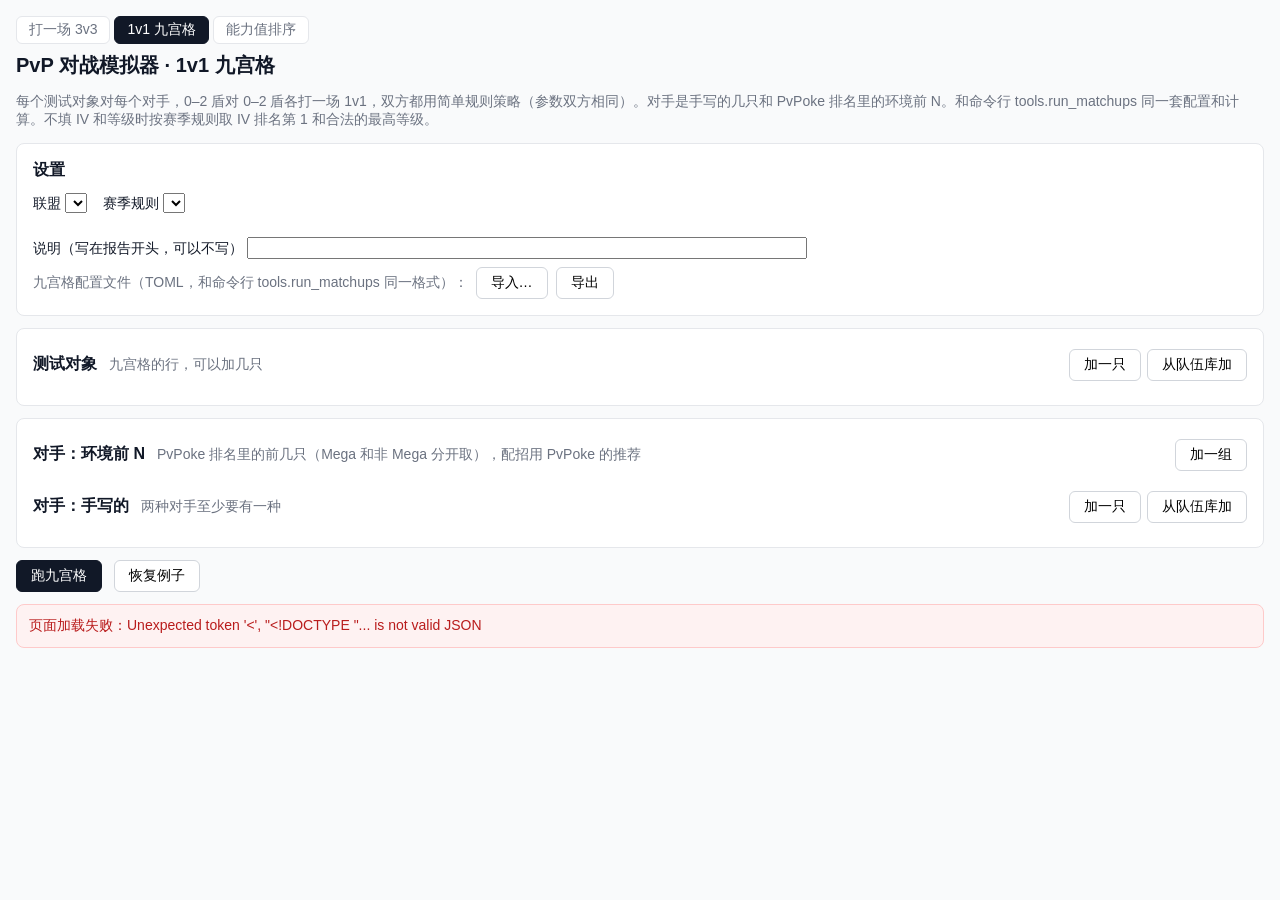
==== web/matchups.html @ bad02e19 "4g-2：1v1 九宫格的页面——设置和五项策略参数、测试对象和手写对手用共用编辑器、环境前 N、从队伍库加；总表、对照、每一只的九宫格，点表头排序、评分渐变上色，点一格看那一场的过程图和时间线；下载" ====
<!doctype html>
<html lang="zh-CN">
<head>
  <meta charset="utf-8">
  <meta name="viewport" content="width=device-width, initial-scale=1">
  <title>PvP 对战模拟器 · 1v1 九宫格</title>
  <link rel="stylesheet" href="style.css">
</head>
<body>
  <!-- 页面只负责填表和显示；建配置、检查、对战、总表的数字、报告都在 Python 引擎里（pogo_sim/matchups.py、web_api.py）。 -->
  <header>
    <nav class="pages"><a href="index.html">打一场 3v3</a><a class="current" href="matchups.html">1v1 九宫格</a><a href="stats.html">能力值排序</a></nav>
    <h1>PvP 对战模拟器 · 1v1 九宫格</h1>
    <p class="muted">每个测试对象对每个对手，0–2 盾对 0–2 盾各打一场 1v1，双方都用简单规则策略（参数双方相同）。对手是手写的几只和 PvPoke 排名里的环境前 N。和命令行 tools.run_matchups 同一套配置和计算。不填 IV 和等级时按赛季规则取 IV 排名第 1 和合法的最高等级。</p>
  </header>

  <main>
    <section class="card" id="settings">
      <h2>设置</h2>
      <div class="row">
        <label>联盟 <select id="league"></select></label>
        <label>赛季规则 <select id="season"></select></label>
      </div>
      <div id="custom-files"></div>
      <div class="row policy" id="policy"></div>
      <div class="row">
        <label class="description">说明（写在报告开头，可以不写） <input id="description"></label>
      </div>
      <div class="row config-file">
        <span class="muted">九宫格配置文件（TOML，和命令行 tools.run_matchups 同一格式）：</span>
        <button id="import-config">导入…</button>
        <button id="export-config">导出</button>
        <input type="file" id="import-file" accept=".toml,text/plain" hidden>
      </div>
    </section>

    <section class="card">
      <div class="group-head">
        <h2>测试对象</h2>
        <span class="muted">九宫格的行，可以加几只</span>
        <span class="library-buttons">
          <button id="add-subject">加一只</button>
          <button id="library-subject">从队伍库加</button>
        </span>
      </div>
      <div class="library" id="library-panel-subject" hidden></div>
      <div id="subject-list"></div>
    </section>

    <section class="card">
      <div class="group-head">
        <h2>对手：环境前 N</h2>
        <span class="muted">PvPoke 排名里的前几只（Mega 和非 Mega 分开取），配招用 PvPoke 的推荐</span>
        <span class="library-buttons"><button id="add-pool">加一组</button></span>
      </div>
      <div id="pool-list"></div>
      <div class="group-head">
        <h2>对手：手写的</h2>
        <span class="muted">两种对手至少要有一种</span>
        <span class="library-buttons">
          <button id="add-opponent">加一只</button>
          <button id="library-opponent">从队伍库加</button>
        </span>
      </div>
      <div class="library" id="library-panel-opponent" hidden></div>
      <div id="opponent-list"></div>
    </section>

    <section class="actions">
      <button class="primary" id="run">跑九宫格</button>
      <button id="reset">恢复例子</button>
      <span class="muted" id="status"></span>
    </section>

    <div class="error" id="error" hidden></div>

    <section id="result" hidden></section>
  </main>

  <script src="common.js"></script>
  <script src="editor.js"></script>
  <script src="battle_view.js"></script>
  <script src="library.js"></script>
  <script src="matchups.js"></script>
</body>
</html>
---- web/style.css ----
/* 网页界面的样式。第 0 方蓝色、第 1 方橙色。 */

:root {
  --side-0: #2563eb;
  --side-1: #ea580c;
  --side-0-light: #eff6ff;
  --side-1-light: #fff7ed;
  --good: #15803d;
  --bad: #b91c1c;
  --muted: #6b7280;
  --border: #e5e7eb;
  --bg: #f9fafb;
}

* { box-sizing: border-box; }

body {
  margin: 0;
  font-family: -apple-system, BlinkMacSystemFont, "PingFang SC", "Helvetica Neue", sans-serif;
  font-size: 14px;
  color: #111827;
  background: var(--bg);
}

header, main { max-width: 1280px; margin: 0 auto; padding: 0 16px; }
header { padding-top: 16px; }
h1 { font-size: 20px; margin: 0 0 4px; }
h2 { font-size: 16px; margin: 0 0 12px; }
.muted { color: var(--muted); }
.bad { color: var(--bad); }
.good { color: var(--good); }

.card {
  background: #fff;
  border: 1px solid var(--border);
  border-radius: 8px;
  padding: 16px;
  margin: 12px 0;
}

.row { display: flex; flex-wrap: wrap; gap: 16px; align-items: center; }
label { white-space: nowrap; }
input, select, button { font: inherit; }
input[type="number"] { width: 4.5em; }
select { max-width: 100%; }

#custom-files { margin-top: 12px; display: flex; flex-direction: column; gap: 4px; }

/* ---- 两队 ---- */

.teams { display: grid; grid-template-columns: 1fr 1fr; gap: 12px; }
@media (max-width: 900px) { .teams { grid-template-columns: 1fr; } }
.teams .card { margin: 0; }
.team.side-0 { border-top: 4px solid var(--side-0); }
.team.side-1 { border-top: 4px solid var(--side-1); }
.team-head { display: flex; flex-wrap: wrap; gap: 12px; align-items: center; margin-bottom: 8px; }
.team-name { font-weight: 600; font-size: 15px; width: 12em; }

.member { border-top: 1px solid var(--border); padding: 10px 0; }
.member-head { display: flex; gap: 8px; align-items: center; flex-wrap: wrap; }
.role { font-size: 12px; color: var(--muted); width: 3.5em; }
.species { width: 16em; }

/* 选宝可梦的下拉框（app.js 的 speciesPicker） */
.species-picker { position: relative; }
.species-menu {
  position: absolute; top: calc(100% + 2px); left: 0; z-index: 20;
  width: 34em; max-width: 90vw; max-height: 24em; overflow-y: auto;
  background: #fff; border: 1px solid #d1d5db; border-radius: 6px;
  box-shadow: 0 6px 16px rgba(0, 0, 0, 0.12);
}
.species-menu[hidden] { display: none; }
.menu-note { padding: 6px 8px; font-size: 12px; color: var(--muted); }
.species-option { display: flex; gap: 6px; align-items: baseline; padding: 3px 8px; cursor: pointer; white-space: nowrap; }
.species-option.active { background: var(--side-0-light); }
.species-option .muted { font-size: 12px; overflow: hidden; text-overflow: ellipsis; }
.option-name { font-weight: 500; }
.type-dots { display: inline-flex; gap: 2px; }
.type-dots i { display: inline-block; width: 9px; height: 9px; border-radius: 50%; }
.forms select { max-width: 14em; }
.moves { display: grid; grid-template-columns: 4.5em 1fr; gap: 4px 8px; margin: 8px 0 4px 3.5em; align-items: center; }
.moves select { width: 100%; }
.member details { margin-left: 3.5em; }
.member summary { cursor: pointer; color: var(--muted); }
.details-grid { display: flex; flex-wrap: wrap; gap: 8px 16px; margin: 8px 0; align-items: center; }
.notes { margin: 4px 0 0; padding-left: 18px; color: var(--muted); font-size: 12px; }
.build { margin-left: 3.5em; font-size: 13px; }

/* ---- 按钮、错误 ---- */

.actions { display: flex; flex-wrap: wrap; gap: 12px; align-items: center; margin: 12px 0; }
button { padding: 6px 14px; border: 1px solid #d1d5db; border-radius: 6px; background: #fff; cursor: pointer; }
button:hover { background: #f3f4f6; }
button:disabled { opacity: 0.5; cursor: default; }
button.primary { background: #111827; color: #fff; border-color: #111827; }
button.primary:hover { background: #374151; }

.error {
  white-space: pre-wrap;
  background: #fef2f2;
  border: 1px solid #fecaca;
  color: var(--bad);
  border-radius: 8px;
  padding: 12px;
}

/* ---- 结果 ---- */

.result-head { display: flex; justify-content: space-between; align-items: center; }
.outcome { font-size: 16px; font-weight: 600; }
.stale { color: #92400e; background: #fffbeb; border: 1px solid #fde68a; border-radius: 6px; padding: 6px 10px; }
.team-line { margin: 4px 0; }
.team-line .name { font-weight: 600; }
.side-0 .name, .name.side-0 { color: var(--side-0); }
.side-1 .name, .name.side-1 { color: var(--side-1); }

table { border-collapse: collapse; width: 100%; }
th, td { border-bottom: 1px solid var(--border); padding: 4px 8px; text-align: left; vertical-align: top; }
td { white-space: nowrap; }
td.text, .timeline td { white-space: normal; }  /* 原因、事件这类长文字才换行 */
th { background: #f3f4f6; font-weight: 600; white-space: nowrap; }
td.num, th.num { text-align: right; white-space: nowrap; }
.table-wrap { overflow-x: auto; }

.rating.good { background: #f0fdf4; }
.rating.bad { background: #fef2f2; }

.hp { display: inline-flex; align-items: center; gap: 6px; white-space: nowrap; }
.bar { display: inline-block; width: 60px; height: 8px; background: #e5e7eb; border-radius: 4px; overflow: hidden; }
.bar .fill { height: 100%; }
.fill.high { background: #22c55e; }
.fill.mid { background: #eab308; }
.fill.low { background: #ef4444; }

/* ---- 时间线 ---- */

.timeline-controls { margin-bottom: 8px; }
.timeline td { font-size: 12px; }
.timeline td.turn { white-space: nowrap; color: var(--muted); }
.timeline td.events-0 { background: var(--side-0-light); width: 34%; }
.timeline td.events-1 { background: var(--side-1-light); width: 34%; }
.ev { margin: 1px 0; }
.ev .who { font-weight: 600; }
.ev.decision { color: var(--muted); }
.ev.charged { font-weight: 600; }
.ev.faint { color: var(--bad); font-weight: 600; }
.ev.switch { color: #7c3aed; }
.ev.cancelled { color: var(--muted); text-decoration: line-through; }
.state-line { white-space: nowrap; }

/* ---- 战斗过程图和对位分段（4b） ---- */

.chart-legend { display: flex; flex-wrap: wrap; gap: 8px 24px; margin-bottom: 6px; }
.legend-item { margin-right: 10px; white-space: nowrap; }
.swatch { display: inline-block; width: 12px; height: 12px; border-radius: 2px; margin: 0 4px -1px 6px; }
.chart-holder { overflow-x: auto; }
svg.chart { display: block; font-size: 11px; }
.lane-bg.lane-0 { fill: var(--side-0-light); }
.lane-bg.lane-1 { fill: var(--side-1-light); }
.hp-bg { fill: #fafafa; stroke: var(--border); }
.axis-label { font-size: 12px; font-weight: 600; }
.axis-label.side-0 { fill: var(--side-0); }
.axis-label.side-1 { fill: var(--side-1); }
.axis-small { fill: var(--muted); font-size: 10px; }
.grid { stroke: #e5e7eb; stroke-width: 1; }
.cancelled { fill: none; stroke-dasharray: 2 2; }
.charged-label { font-size: 10px; font-weight: 600; }
.switch-line { stroke: #7c3aed; stroke-width: 1.5; stroke-dasharray: 4 2; }
.switch-label { fill: #7c3aed; font-size: 10px; }
.faint-mark { fill: var(--bad); font-size: 13px; font-weight: 700; }
.hp-active { fill: none; stroke-width: 2.5; }
.hp-bench { fill: none; stroke-width: 1; opacity: 0.35; }
.energy-line { fill: none; stroke-width: 1; stroke-dasharray: 3 2; opacity: 0.5; }
.hover-column { fill: rgba(17, 24, 39, 0.08); pointer-events: none; }
.segment-band { fill: rgba(250, 204, 21, 0.18); pointer-events: none; }
.chart-overlay { cursor: pointer; }
.chart-tooltip {
  position: fixed;
  z-index: 10;
  max-width: 440px;
  background: #fff;
  border: 1px solid #d1d5db;
  border-radius: 6px;
  box-shadow: 0 4px 16px rgba(0, 0, 0, 0.12);
  padding: 8px 10px;
  font-size: 12px;
  pointer-events: none;
}
.tip-title { font-weight: 600; margin-bottom: 4px; }
.tip-state { margin-top: 6px; border-top: 1px solid var(--border); padding-top: 4px; }
.segment-row:hover td { background: #fefce8; }
tr.flash td { background: #fde68a !important; transition: background 0.3s; }

/* ---- 手动对战（4c） ---- */

.manual-start { display: inline-flex; gap: 8px; align-items: center; margin-left: 12px; padding-left: 12px; border-left: 1px solid var(--border); }
#arena { margin: 12px 0; }
.arena-head { display: flex; justify-content: space-between; align-items: center; flex-wrap: wrap; gap: 8px; }
.arena-head h2 { margin: 0; }
.arena-buttons { display: flex; gap: 8px; }
.field { display: grid; grid-template-columns: 1fr 1fr; gap: 12px; margin: 8px 0; }
@media (max-width: 900px) { .field { grid-template-columns: 1fr; } }
.side-panel { background: #fff; border: 1px solid var(--border); border-radius: 8px; padding: 12px; }
.side-panel.side-0 { border-top: 4px solid var(--side-0); }
.side-panel.side-1 { border-top: 4px solid var(--side-1); }
.side-title { display: flex; gap: 12px; align-items: baseline; margin-bottom: 8px; }
.side-title .name { font-weight: 600; }
.active-row { display: flex; gap: 14px; align-items: flex-start; position: relative; }
.token {
  width: 64px; height: 64px; flex: none;
  border-radius: 50%; border: 5px solid;
  display: flex; align-items: center; justify-content: center;
  color: #fff; font-weight: 700; font-size: 18px; text-shadow: 0 1px 2px rgba(0, 0, 0, 0.5);
}
.token.fainted { filter: grayscale(1); opacity: 0.4; }
.token.hit { animation: shake 0.35s; }
.token.hit-big { animation: shake 0.5s, flash 0.5s; }
.token.enter { animation: enter 0.4s; }
@keyframes shake { 0%, 100% { transform: translateX(0); } 25% { transform: translateX(-5px); } 75% { transform: translateX(5px); } }
@keyframes flash { 0%, 100% { box-shadow: none; } 30% { box-shadow: 0 0 0 8px rgba(239, 68, 68, 0.45); } }
@keyframes enter { from { transform: scale(0.6); opacity: 0; } to { transform: scale(1); opacity: 1; } }
.float-damage {
  position: absolute; left: 18px; top: -6px;
  color: var(--bad); font-weight: 700; pointer-events: none;
  animation: float-up 1s forwards;
}
.float-damage.big { font-size: 18px; }
@keyframes float-up { from { transform: translateY(0); opacity: 1; } to { transform: translateY(-24px); opacity: 0; } }
.active-info { display: flex; flex-direction: column; gap: 3px; }
.active-name { font-weight: 600; font-size: 15px; }
.energy-bar { position: relative; display: inline-block; width: 160px; height: 10px; background: #e5e7eb; border-radius: 5px; vertical-align: middle; }
.energy-fill { display: block; height: 100%; background: #6366f1; border-radius: 5px; }
.energy-bar .tick { position: absolute; top: -3px; width: 2px; height: 16px; background: #111827; }
.moves-status { display: flex; flex-wrap: wrap; gap: 4px 12px; font-size: 13px; }
.move-status { color: var(--muted); }
.move-status.ready { color: var(--good); font-weight: 600; }
.bench { margin-top: 8px; font-size: 13px; color: var(--muted); display: flex; gap: 12px; flex-wrap: wrap; }
.fainted-text { text-decoration: line-through; }
.question .question-title { font-weight: 600; margin-bottom: 8px; }
.question-title.alert { color: var(--bad); font-size: 16px; animation: pulse 1s infinite; }
@keyframes pulse { 50% { opacity: 0.55; } }
.button-row { display: flex; flex-wrap: wrap; gap: 8px; margin-bottom: 10px; }
.switch-button { border-color: #c4b5fd; }
.charged-controls { margin: 6px 0; display: flex; flex-direction: column; gap: 6px; }
.charged-row { display: flex; align-items: center; gap: 10px; flex-wrap: wrap; }
.charged-row.disabled { color: var(--muted); }
.charged-name { font-weight: 600; }
.charged-go { min-width: 10em; background: #fef3c7; border-color: #f59e0b; }
.charge-slider { width: 220px; }
.readout { min-width: 22em; font-variant-numeric: tabular-nums; }
.hints { display: inline-flex; gap: 6px; align-items: center; }
button.small { padding: 2px 8px; font-size: 12px; }
.damage-hints { margin-top: 6px; }
.keys { margin-top: 8px; font-size: 12px; }
.log .ev { font-size: 12px; }
.ev.fresh { background: #fef9c3; }

/* ---- 页面之间的导航 ---- */

.pages { display: flex; gap: 4px; margin-bottom: 8px; }
.pages a { padding: 4px 12px; border-radius: 6px; color: var(--muted); text-decoration: none; border: 1px solid var(--border); background: #fff; }
.pages a:hover { color: #111827; }
.pages a.current { color: #fff; background: #111827; border-color: #111827; }

/* ---- 能力值排序（stats.html） ---- */

h2.sub { margin-top: 16px; }
#filters, #formula { gap: 8px 16px; }
input.top-n { width: 5em; }
input.weight { width: 4em; }
.stats-wrap { overflow: auto; max-height: 75vh; margin-top: 8px; border: 1px solid var(--border); border-radius: 6px; }
table.stats { font-size: 13px; }
table.stats thead th { position: sticky; top: 0; z-index: 1; text-align: right; }
table.stats thead th:nth-child(2) { text-align: left; }
table.stats th.sortable { cursor: pointer; user-select: none; }
table.stats th.sortable:hover { background: #e5e7eb; }
table.stats td.name { text-align: left; }
table.stats tbody tr:hover { background: var(--side-0-light); }
table.stats tr.custom-row { background: #fef9c3; }

/* ---- 搜索应对（4e） ---- */
.br-summary { margin: 4px 0; }
.br-view { display: inline-flex; gap: 6px; align-items: center; margin: 8px 0; }
.br-view button.current { background: #eef2ff; border-color: #6366f1; font-weight: 600; }
.br-options { display: flex; flex-wrap: wrap; gap: 4px; }
.br-option { border: 1px solid var(--border); border-radius: 4px; padding: 0 5px; white-space: nowrap; }
.br-option.outcome-2 { background: #ecfdf5; }
.br-option.outcome-1 { background: #f9fafb; }
.br-option.outcome-0 { background: #fef2f2; }
.br-option.chosen { border-color: #16a34a; border-width: 2px; font-weight: 600; }
.br-option .tag { color: var(--muted); font-weight: normal; font-size: 11px; }
tr.br-changed td { background: #f0fdf4; }
tr.br-row { cursor: pointer; }
details.br-all summary { cursor: pointer; margin: 8px 0; }
.chart-mark { stroke: #16a34a; stroke-width: 2; stroke-dasharray: 4 3; }
.chart-mark-label { fill: #16a34a; font-size: 11px; font-weight: 600; }
.timeline tr.turn-marked td { background: #f0fdf4; }

/* ---- 队伍库和导入导出（4f） ---- */
.config-file { margin-top: 8px; gap: 8px; }
.library-buttons { display: inline-flex; gap: 6px; margin-left: auto; }
.library { border: 1px solid var(--border); border-radius: 6px; background: #f9fafb; padding: 8px 10px; margin-bottom: 8px; }
.library .row { gap: 10px; margin-bottom: 6px; }
.library input[type="search"] { width: 14em; }
.library-list { max-height: 22em; overflow-y: auto; }
.library-row { display: flex; gap: 10px; align-items: center; justify-content: space-between; border-top: 1px solid var(--border); padding: 6px 0; }
.library-main { min-width: 0; }
.library-broken { margin-top: 6px; font-size: 12px; }

/* ---- 1v1 九宫格（matchups.html，4g） ---- */
.group-head { display: flex; flex-wrap: wrap; gap: 8px 12px; align-items: baseline; margin: 4px 0 8px; }
.group-head h2 { margin: 0; }
#pool-list + .group-head { margin-top: 20px; }
.policy { margin-top: 12px; gap: 8px 16px; }
label.description input { width: 40em; max-width: 70vw; }
.pool-row { display: flex; flex-wrap: wrap; gap: 8px 14px; align-items: center; border-top: 1px solid var(--border); padding: 8px 0; }
.pool-name { width: 14em; }
h3 { font-size: 14px; margin: 16px 0 6px; }
td.rating-cell { text-align: right; font-variant-numeric: tabular-nums; }
td.rating-cell.win { font-weight: 700; }
td.rating-cell.clickable { cursor: pointer; }
td.rating-cell.clickable:hover { outline: 2px solid #6366f1; outline-offset: -2px; }
td.rating-cell.selected { outline: 2px solid #111827; outline-offset: -2px; }
td.flash { outline: 3px solid #f59e0b !important; outline-offset: -3px; }
table.matchup-table { font-size: 13px; }
table.matchup-table th.sortable { cursor: pointer; user-select: none; }
table.matchup-table th.sortable:hover { background: #e5e7eb; }
table.matchup-table tbody tr:hover td:not(.rating-cell) { background: var(--side-0-light); }
.view-controls { display: flex; flex-wrap: wrap; gap: 8px 16px; align-items: center; margin: 6px 0; }
.grids { display: flex; flex-wrap: wrap; gap: 16px; margin: 12px 0; }
.grid-box table { width: auto; }
details.opponents-details summary { cursor: pointer; margin: 12px 0 6px; color: var(--muted); }
.battle-view > .card:first-child { border-left: 4px solid #6366f1; }
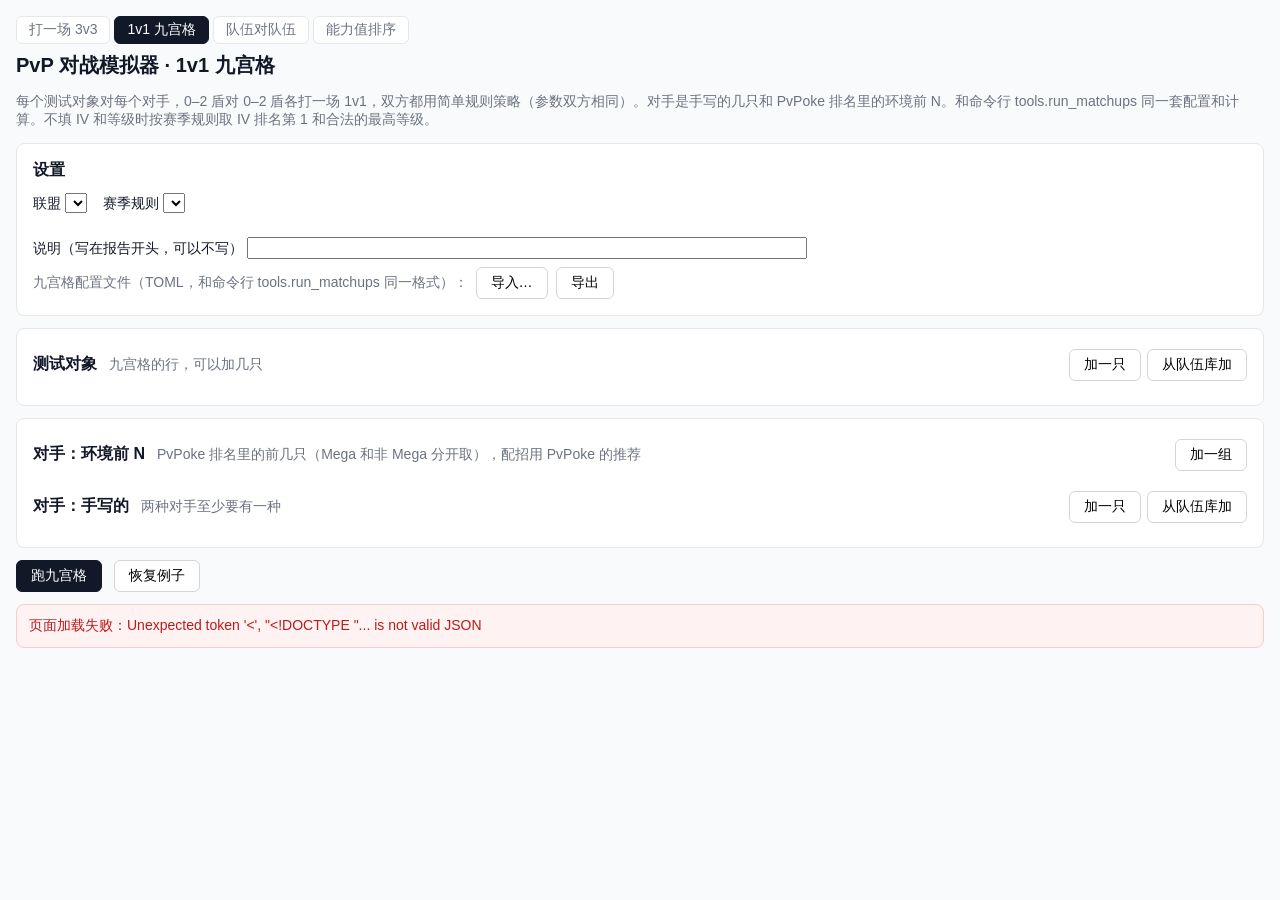
==== commit 6967f076: "4h-2：队伍对队伍的页面——我方和手写对手用共用的一队编辑器（加一队、去掉、存进 / 载入队伍库），随机抽的开关和参数；边打边显示进度和表格，可以停止；总表、对照、每一场、对手队伍，点一场看完整的 " ====
--- a/web/matchups.html
+++ b/web/matchups.html
@@ -9,7 +9,7 @@
 <body>
   <!-- 页面只负责填表和显示；建配置、检查、对战、总表的数字、报告都在 Python 引擎里（pogo_sim/matchups.py、web_api.py）。 -->
   <header>
-    <nav class="pages"><a href="index.html">打一场 3v3</a><a class="current" href="matchups.html">1v1 九宫格</a><a href="stats.html">能力值排序</a></nav>
+    <nav class="pages"><a href="index.html">打一场 3v3</a><a class="current" href="matchups.html">1v1 九宫格</a><a href="matrix.html">队伍对队伍</a><a href="stats.html">能力值排序</a></nav>
     <h1>PvP 对战模拟器 · 1v1 九宫格</h1>
     <p class="muted">每个测试对象对每个对手，0–2 盾对 0–2 盾各打一场 1v1，双方都用简单规则策略（参数双方相同）。对手是手写的几只和 PvPoke 排名里的环境前 N。和命令行 tools.run_matchups 同一套配置和计算。不填 IV 和等级时按赛季规则取 IV 排名第 1 和合法的最高等级。</p>
   </header>
--- a/web/style.css
+++ b/web/style.css
@@ -331,3 +331,15 @@
 .grid-box table { width: auto; }
 details.opponents-details summary { cursor: pointer; margin: 12px 0 6px; color: var(--muted); }
 .battle-view > .card:first-child { border-left: 4px solid #6366f1; }
+
+/* ---- 队伍对队伍（matrix.html，4h） ---- */
+section.group { margin: 12px 0; }
+section.group .teams { margin-top: 4px; }
+.progress-line { display: flex; gap: 10px; align-items: center; margin: 8px 0; }
+.progress-line progress { width: 280px; height: 14px; }
+.member-chip { margin-right: 10px; white-space: nowrap; }
+td.win-text { font-weight: 700; }
+tr.clickable-row { cursor: pointer; }
+table.matchup-table tbody tr.clickable-row:hover td:not(.rating-cell) { background: #eef2ff; }
+tr.selected td { box-shadow: inset 0 2px 0 #111827, inset 0 -2px 0 #111827; }
+tr.flash td { background: #fef3c7 !important; }
